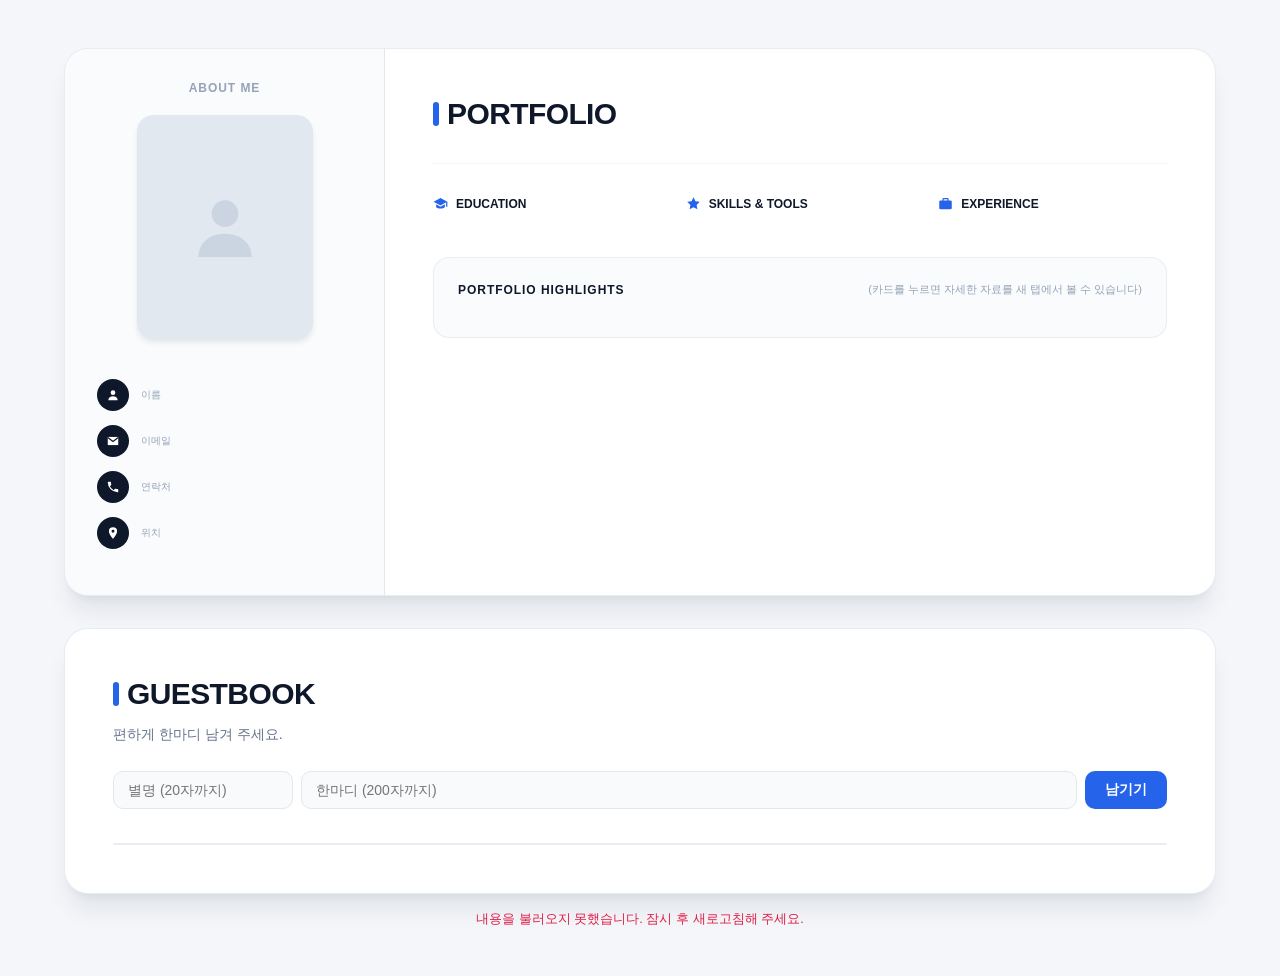
==== index.html @ 28550d2e "방문자 화면(index.html, style.css, script.js) 추가 Co-Authored-By: Claude Opus 5.5 <noreply@anthropic.com> " ====
<!DOCTYPE html>
<html lang="ko">
<head>
  <meta charset="UTF-8" />
  <meta name="viewport" content="width=device-width, initial-scale=1.0" />
  <title>포트폴리오</title>
  <link rel="stylesheet" href="style.css" />
</head>
<body>

  <!-- 흰 큰 카드 -->
  <div class="sheet">

    <!-- 왼쪽: ABOUT ME -->
    <aside class="about">
      <h3 class="small-label">ABOUT ME</h3>

      <div class="photo" id="photo">
        <!-- 사진이 없을 때 보이는 회색 자리 표시 -->
        <svg class="photo-empty" viewBox="0 0 24 24" aria-hidden="true">
          <circle cx="12" cy="8" r="4" />
          <path d="M4 21c0-4.4 3.6-7 8-7s8 2.6 8 7z" />
        </svg>
      </div>

      <h1 class="name" id="name"></h1>
      <p class="job-title" id="title"></p>
      <div class="badge" id="badge"></div>

      <ul class="contacts">
        <li>
          <span class="icon">
            <svg viewBox="0 0 24 24" aria-hidden="true"><circle cx="12" cy="8" r="4" /><path d="M4 21c0-4.4 3.6-7 8-7s8 2.6 8 7z" /></svg>
          </span>
          <div>
            <div class="contact-label">이름</div>
            <div class="contact-value" id="contactName"></div>
          </div>
        </li>
        <li>
          <span class="icon">
            <svg viewBox="0 0 24 24" aria-hidden="true"><path d="M3 5h18v14H3z" /><path d="M3 6l9 7 9-7" fill="none" stroke="#0f172a" stroke-width="2" /></svg>
          </span>
          <div>
            <div class="contact-label">이메일</div>
            <a class="contact-value" id="contactEmail"></a>
          </div>
        </li>
        <li>
          <span class="icon">
            <svg viewBox="0 0 24 24" aria-hidden="true"><path d="M6.6 10.8a15 15 0 0 0 6.6 6.6l2.2-2.2c.3-.3.7-.4 1-.2 1.1.4 2.3.6 3.6.6.6 0 1 .4 1 1V20c0 .6-.4 1-1 1A17 17 0 0 1 3 4c0-.6.4-1 1-1h3.5c.6 0 1 .4 1 1 0 1.3.2 2.5.6 3.6.1.3 0 .7-.2 1z" /></svg>
          </span>
          <div>
            <div class="contact-label">연락처</div>
            <div class="contact-value" id="contactPhone"></div>
          </div>
        </li>
        <li>
          <span class="icon">
            <svg viewBox="0 0 24 24" aria-hidden="true"><path d="M12 2a7 7 0 0 0-7 7c0 5 7 13 7 13s7-8 7-13a7 7 0 0 0-7-7zm0 9.5a2.5 2.5 0 1 1 0-5 2.5 2.5 0 0 1 0 5z" /></svg>
          </span>
          <div>
            <div class="contact-label">위치</div>
            <div class="contact-value" id="contactLocation"></div>
          </div>
        </li>
      </ul>
    </aside>

    <!-- 오른쪽: PORTFOLIO -->
    <main class="content">
      <div>
        <div class="big-title">
          <span class="bar"></span>
          <h2>PORTFOLIO</h2>
        </div>
        <h3 class="headline" id="headline"></h3>
        <p class="intro" id="intro"></p>

        <!-- 세 칸 -->
        <div class="info-grid">
          <div class="info-box">
            <div class="info-title">
              <svg viewBox="0 0 24 24" aria-hidden="true"><path d="M12 3 1 9l11 6 9-4.9V17h2V9z" /><path d="M5 13.2V17c0 1.7 3.1 3 7 3s7-1.3 7-3v-3.8l-7 3.8z" /></svg>
              <span>EDUCATION</span>
            </div>
            <div class="info-lines" id="education"></div>
          </div>
          <div class="info-box">
            <div class="info-title">
              <svg viewBox="0 0 24 24" aria-hidden="true"><path d="m12 2 3.1 6.3 6.9 1-5 4.9 1.2 6.8L12 17.8 5.8 21l1.2-6.8-5-4.9 6.9-1z" /></svg>
              <span>SKILLS &amp; TOOLS</span>
            </div>
            <ul class="skills" id="skills"></ul>
          </div>
          <div class="info-box">
            <div class="info-title">
              <svg viewBox="0 0 24 24" aria-hidden="true"><path d="M9 3h6a2 2 0 0 1 2 2v2h3a2 2 0 0 1 2 2v10a2 2 0 0 1-2 2H4a2 2 0 0 1-2-2V9a2 2 0 0 1 2-2h3V5a2 2 0 0 1 2-2zm0 4h6V5H9z" /></svg>
              <span>EXPERIENCE</span>
            </div>
            <div class="info-lines" id="experience"></div>
          </div>
        </div>
      </div>

      <!-- PORTFOLIO HIGHLIGHTS -->
      <section class="highlights">
        <div class="highlights-head">
          <h4 class="small-label dark">PORTFOLIO HIGHLIGHTS</h4>
          <span class="hint">(카드를 누르면 자세한 자료를 새 탭에서 볼 수 있습니다)</span>
        </div>
        <div class="cards" id="cards"></div>
      </section>

      <p class="quote" id="quote"></p>
    </main>
  </div>

  <!-- 방명록 상자 -->
  <section class="sheet guestbook">
    <div class="big-title">
      <span class="bar"></span>
      <h2>GUESTBOOK</h2>
    </div>
    <p class="intro">편하게 한마디 남겨 주세요.</p>

    <div class="gb-form">
      <input id="gbNickname" type="text" maxlength="20" placeholder="별명 (20자까지)" />
      <input id="gbMessage" type="text" maxlength="200" placeholder="한마디 (200자까지)" />
      <button type="button" id="gbSubmit">남기기</button>
    </div>
    <p class="gb-status" id="gbStatus"></p>

    <ul class="gb-list" id="gbList"></ul>
  </section>

  <p class="load-error" id="loadError" hidden>내용을 불러오지 못했습니다. 잠시 후 새로고침해 주세요.</p>

  <script src="script.js"></script>
</body>
</html>
---- style.css ----
/* ===== 기본 색 ===== */
:root {
  --bg: #f4f6fa;
  --white: #ffffff;
  --navy: #0f172a;
  --text: #1e293b;
  --gray: #64748b;
  --gray-light: #94a3b8;
  --line: #e2e8f0;
  --soft: #f8fafc;
  --blue: #2563eb;
  --blue-light: #bfdbfe;
  --blue-bg: #eff6ff;
  --blue-dark: #1d4ed8;
  --red: #e11d48;
}

* { box-sizing: border-box; }

body {
  margin: 0;
  padding: 48px 24px;
  background: var(--bg);
  color: var(--text);
  font-family: "Pretendard", -apple-system, BlinkMacSystemFont, "Apple SD Gothic Neo", "Malgun Gothic", sans-serif;
  word-break: keep-all;
  min-height: 100vh;
}

h1, h2, h3, h4, h5, p { margin: 0; }

button, input { font: inherit; }

/* ===== 흰 큰 카드 ===== */
.sheet {
  max-width: 1152px;
  margin: 0 auto;
  background: var(--white);
  border: 1px solid rgba(226, 232, 240, 0.8);
  border-radius: 24px;
  box-shadow: 0 20px 25px -5px rgba(15, 23, 42, 0.08), 0 8px 10px -6px rgba(15, 23, 42, 0.06);
  overflow: hidden;
  display: flex;
}

.small-label {
  font-size: 12px;
  font-weight: 700;
  letter-spacing: 0.08em;
  color: var(--gray-light);
}
.small-label.dark { color: var(--navy); font-weight: 800; }

/* ===== 왼쪽 ABOUT ME ===== */
.about {
  width: 320px;
  flex-shrink: 0;
  padding: 32px;
  background: rgba(248, 250, 252, 0.7);
  border-right: 1px solid var(--line);
  text-align: center;
}

.about .small-label { margin-bottom: 20px; }

.photo {
  width: 176px;
  height: 224px;
  margin: 0 auto 16px;
  border-radius: 16px;
  overflow: hidden;
  background: #e2e8f0;
  border: 1px solid var(--line);
  box-shadow: 0 4px 6px -1px rgba(15, 23, 42, 0.1);
  display: flex;
  align-items: center;
  justify-content: center;
}
.photo img { width: 100%; height: 100%; object-fit: cover; object-position: center 12%; }
.photo-empty { width: 80px; height: 80px; fill: #cbd5e1; }

.name { font-size: 24px; font-weight: 800; color: var(--navy); letter-spacing: -0.02em; }
.job-title { font-size: 14px; font-weight: 600; color: var(--blue); margin-top: 4px; }

.badge {
  display: inline-block;
  margin-top: 10px;
  padding: 4px 12px;
  border-radius: 999px;
  background: var(--blue-bg);
  border: 1px solid var(--blue-light);
  color: var(--blue-dark);
  font-size: 12px;
  font-weight: 500;
}
.badge:empty { display: none; }

.contacts {
  list-style: none;
  margin: 40px 0 0;
  padding: 0;
  text-align: left;
}
.contacts li { display: flex; align-items: center; gap: 12px; margin-bottom: 14px; }

.icon {
  width: 32px;
  height: 32px;
  flex-shrink: 0;
  border-radius: 50%;
  background: var(--navy);
  display: flex;
  align-items: center;
  justify-content: center;
}
.icon svg { width: 14px; height: 14px; fill: #fff; }

.contacts li > div { min-width: 0; }
.contact-label { font-size: 10px; color: var(--gray-light); font-weight: 500; }
.contact-value {
  display: block;
  font-size: 14px;
  font-weight: 600;
  color: var(--text);
  text-decoration: none;
  overflow-wrap: anywhere;
}
a.contact-value:hover { color: var(--blue); }

/* ===== 오른쪽 PORTFOLIO ===== */
.content {
  flex: 1;
  min-width: 0;
  padding: 48px;
  display: flex;
  flex-direction: column;
  gap: 40px;
}

.big-title { display: flex; align-items: center; gap: 8px; margin-bottom: 12px; }
.big-title .bar { width: 6px; height: 24px; border-radius: 999px; background: var(--blue); }
.big-title h2 { font-size: 30px; font-weight: 900; color: var(--navy); letter-spacing: -0.02em; }

.headline { font-size: 20px; font-weight: 700; line-height: 1.4; color: var(--text); }
.headline .mark {
  color: var(--blue);
  text-decoration: underline;
  text-decoration-color: var(--blue-light);
  text-decoration-thickness: 2px;
  text-underline-offset: 4px;
}

.intro { margin-top: 12px; font-size: 14px; color: var(--gray); line-height: 1.7; max-width: 768px; white-space: pre-line; }

.info-grid {
  display: grid;
  grid-template-columns: repeat(3, 1fr);
  gap: 24px;
  margin-top: 32px;
  padding-top: 32px;
  border-top: 1px solid #f1f5f9;
}
.info-title {
  display: flex;
  align-items: center;
  gap: 8px;
  font-size: 12px;
  font-weight: 700;
  color: var(--navy);
  margin-bottom: 6px;
}
.info-title svg { width: 15px; height: 15px; fill: var(--blue); }

.info-lines div { font-size: 11px; color: var(--gray); margin-top: 4px; }
.info-lines div:first-child { font-size: 12px; font-weight: 600; color: var(--text); margin-top: 0; }
.info-lines div:nth-child(n + 3) { color: var(--gray-light); }

.skills {
  list-style: none;
  margin: 0;
  padding: 0;
  display: grid;
  grid-template-columns: 1fr 1fr;
  gap: 4px 8px;
  font-size: 12px;
  color: #475569;
}
.skills li { display: flex; align-items: center; gap: 6px; min-width: 0; }
.skills li::before {
  content: "";
  width: 4px;
  height: 4px;
  border-radius: 50%;
  background: var(--gray-light);
  flex-shrink: 0;
}

/* ===== PORTFOLIO HIGHLIGHTS ===== */
.highlights {
  background: rgba(248, 250, 252, 0.8);
  border: 1px solid rgba(226, 232, 240, 0.7);
  border-radius: 16px;
  padding: 24px;
}
.highlights-head {
  display: flex;
  justify-content: space-between;
  align-items: center;
  gap: 4px;
  margin-bottom: 16px;
  flex-wrap: wrap;
}
.hint { font-size: 11px; color: var(--gray-light); }

.cards { display: grid; grid-template-columns: repeat(4, 1fr); gap: 16px; }
.empty-text { font-size: 12px; color: var(--gray-light); }

.card {
  background: var(--white);
  border: 1px solid var(--line);
  border-radius: 12px;
  padding: 14px;
  display: flex;
  flex-direction: column;
  justify-content: space-between;
  transition: border-color 0.2s, box-shadow 0.2s;
  min-width: 0;
}
.card.clickable:hover { border-color: var(--blue); box-shadow: 0 4px 6px -1px rgba(15, 23, 42, 0.1); }

.card-open {
  display: block;
  width: 100%;
  padding: 0;
  border: 0;
  background: none;
  text-align: left;
  color: inherit;
  cursor: default;
}
.card.clickable .card-open { cursor: pointer; }

.thumb {
  height: 112px;
  border-radius: 8px;
  overflow: hidden;
  margin-bottom: 12px;
  background: #f1f5f9;
  border: 1px solid var(--line);
}
.thumb-bar {
  height: 16px;
  padding: 0 8px;
  display: flex;
  align-items: center;
  gap: 4px;
  background: #f1f5f9;
  border-bottom: 1px solid var(--line);
}
.thumb-bar span { width: 6px; height: 6px; border-radius: 50%; background: #cbd5e1; }
.thumb-body { height: calc(100% - 16px); overflow: hidden; background: #e2e8f0; }
.thumb-body img { width: 100%; height: 100%; object-fit: cover; transition: transform 0.3s; display: block; }
.card.clickable:hover .thumb-body img { transform: scale(1.05); }

.card-category { font-size: 10px; font-weight: 700; color: var(--blue); margin-bottom: 4px; }
.card-title { font-size: 12px; font-weight: 700; color: var(--text); line-height: 1.4; transition: color 0.2s; }
.card.clickable:hover .card-title { color: var(--blue); }
.card-desc {
  font-size: 11px;
  color: var(--gray-light);
  margin-top: 4px;
  line-height: 1.5;
  display: -webkit-box;
  -webkit-line-clamp: 2;
  -webkit-box-orient: vertical;
  overflow: hidden;
}

.card-foot { margin-top: 12px; display: flex; align-items: flex-end; justify-content: space-between; gap: 8px; }
.tags { display: flex; flex-wrap: wrap; gap: 4px; min-width: 0; }
.tag {
  padding: 2px 8px;
  border-radius: 4px;
  font-size: 10px;
  font-weight: 500;
  background: #f1f5f9;
  color: #475569;
}

.like {
  flex-shrink: 0;
  display: inline-flex;
  align-items: center;
  gap: 4px;
  padding: 3px 8px;
  border: 1px solid var(--line);
  border-radius: 999px;
  background: var(--white);
  color: var(--gray);
  font-size: 11px;
  cursor: pointer;
}
.like svg { width: 13px; height: 13px; fill: none; stroke: currentColor; stroke-width: 2; }
.like:hover { border-color: #fda4af; color: var(--red); }
.like.liked { color: var(--red); border-color: #fecdd3; background: #fff1f2; cursor: default; }
.like.liked svg { fill: currentColor; }

.quote { text-align: center; font-size: 12px; color: var(--gray-light); font-weight: 500; font-style: italic; }
.quote:empty { display: none; }

/* ===== 방명록 ===== */
.guestbook {
  margin-top: 32px;
  display: block;
  padding: 48px;
}

.gb-form { display: flex; gap: 8px; margin-top: 24px; }
.gb-form input {
  padding: 10px 14px;
  border: 1px solid var(--line);
  border-radius: 10px;
  background: var(--soft);
  font-size: 14px;
  color: var(--text);
  min-width: 0;
}
.gb-form input:focus { outline: none; border-color: var(--blue); background: var(--white); }
#gbNickname { width: 180px; flex-shrink: 0; }
#gbMessage { flex: 1; }
.gb-form button {
  padding: 10px 20px;
  border: 0;
  border-radius: 10px;
  background: var(--blue);
  color: #fff;
  font-size: 14px;
  font-weight: 600;
  cursor: pointer;
  flex-shrink: 0;
}
.gb-form button:hover { background: var(--blue-dark); }
.gb-form button:disabled { background: var(--gray-light); cursor: default; }

.gb-status { min-height: 18px; margin-top: 8px; font-size: 12px; color: var(--red); }

.gb-list {
  list-style: none;
  margin: 8px 0 0;
  padding: 0;
  background: rgba(248, 250, 252, 0.8);
  border: 1px solid rgba(226, 232, 240, 0.7);
  border-radius: 16px;
}
.gb-list li { padding: 14px 20px; border-bottom: 1px solid var(--line); }
.gb-list li:last-child { border-bottom: 0; }
.gb-list li.empty-text { padding: 20px; text-align: center; }
.gb-head { display: flex; align-items: baseline; gap: 8px; }
.gb-nick { font-size: 13px; font-weight: 700; color: var(--navy); }
.gb-date { font-size: 11px; color: var(--gray-light); }
.gb-msg { margin-top: 4px; font-size: 13px; color: #475569; line-height: 1.6; overflow-wrap: anywhere; }

.load-error { text-align: center; margin-top: 16px; font-size: 13px; color: var(--red); }

/* ===== 화면 폭에 따라 ===== */
@media (max-width: 1024px) {
  .cards { grid-template-columns: repeat(2, 1fr); }
}

@media (max-width: 768px) {
  body { padding: 16px 12px; }
  .sheet { flex-direction: column; border-radius: 16px; }
  .about { width: 100%; border-right: 0; border-bottom: 1px solid var(--line); padding: 24px; }
  .photo { width: 160px; height: 208px; }
  .contacts { margin-top: 32px; }
  .content { padding: 24px; gap: 32px; }
  .big-title h2 { font-size: 24px; }
  .headline { font-size: 16px; }
  .info-grid { grid-template-columns: 1fr; gap: 12px; margin-top: 24px; padding-top: 24px; }
  .info-box { background: rgba(248, 250, 252, 0.5); border: 1px solid #f1f5f9; border-radius: 12px; padding: 14px; }
  .highlights { padding: 16px; }
  .guestbook { margin-top: 16px; padding: 24px; }
  .gb-form { flex-direction: column; }
  #gbNickname { width: 100%; }
}

@media (max-width: 640px) {
  .cards { grid-template-columns: 1fr; }
  .thumb { height: 128px; }
}
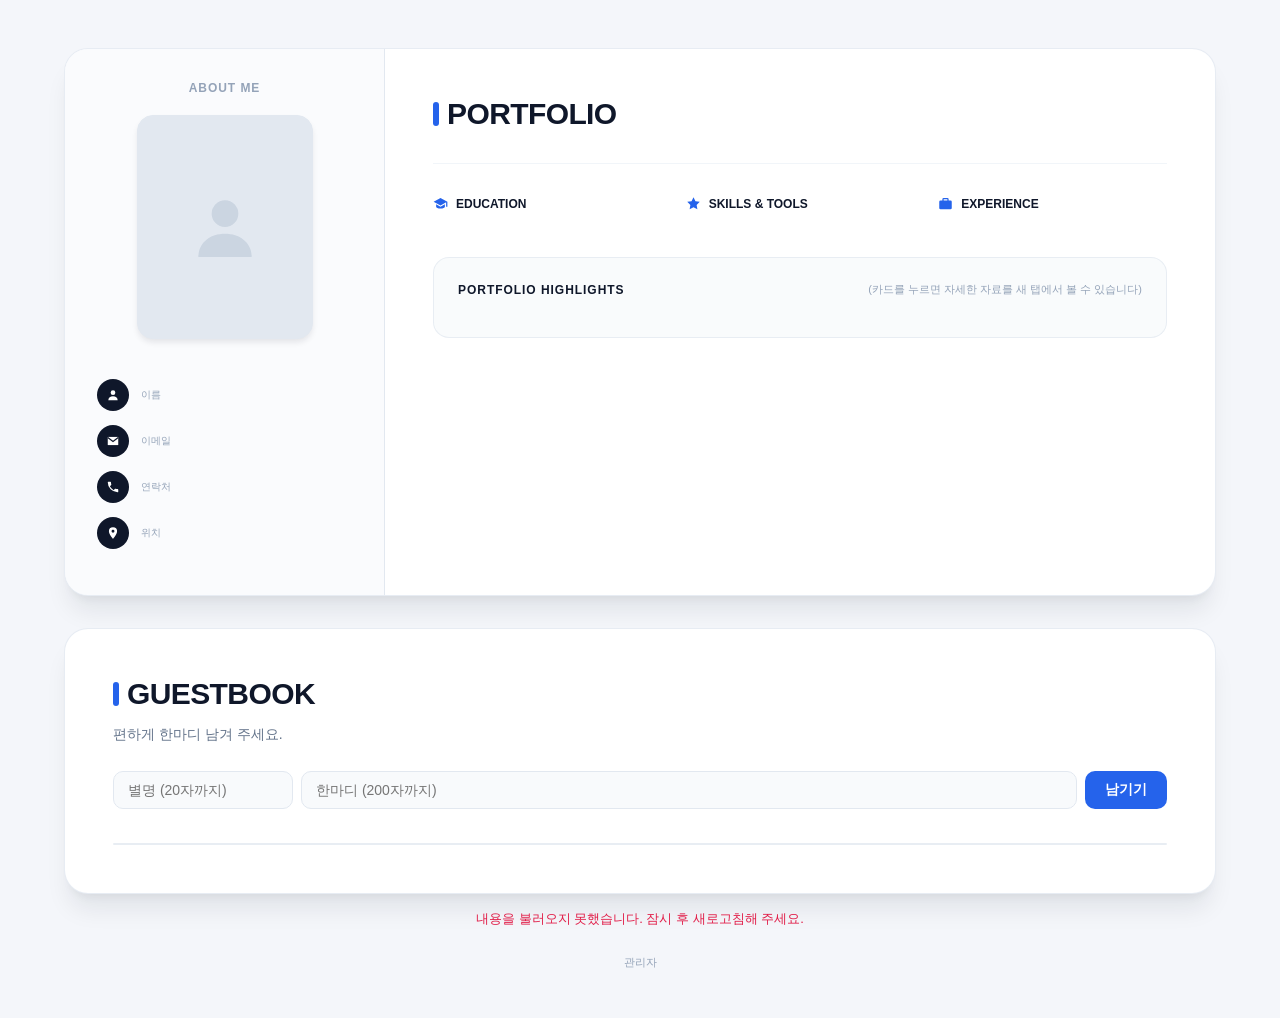
==== commit 7a9bced5: "관리자 화면(admin.html, admin.js) 추가, 방문자 화면에 관리자 링크 Co-Authored-By: Claude Opus 5.5 <noreply@anthropic.c" ====
--- a/index.html
+++ b/index.html
@@ -136,6 +136,10 @@
 
   <p class="load-error" id="loadError" hidden>내용을 불러오지 못했습니다. 잠시 후 새로고침해 주세요.</p>
 
+  <footer class="page-foot">
+    <a href="admin.html">관리자</a>
+  </footer>
+
   <script src="script.js"></script>
 </body>
 </html>
--- a/style.css
+++ b/style.css
@@ -360,6 +360,10 @@
 .gb-date { font-size: 11px; color: var(--gray-light); }
 .gb-msg { margin-top: 4px; font-size: 13px; color: #475569; line-height: 1.6; overflow-wrap: anywhere; }
 
+.page-foot { text-align: center; margin-top: 24px; }
+.page-foot a { font-size: 11px; color: var(--gray-light); text-decoration: none; }
+.page-foot a:hover { color: var(--blue); text-decoration: underline; }
+
 .load-error { text-align: center; margin-top: 16px; font-size: 13px; color: var(--red); }
 
 /* ===== 화면 폭에 따라 ===== */
